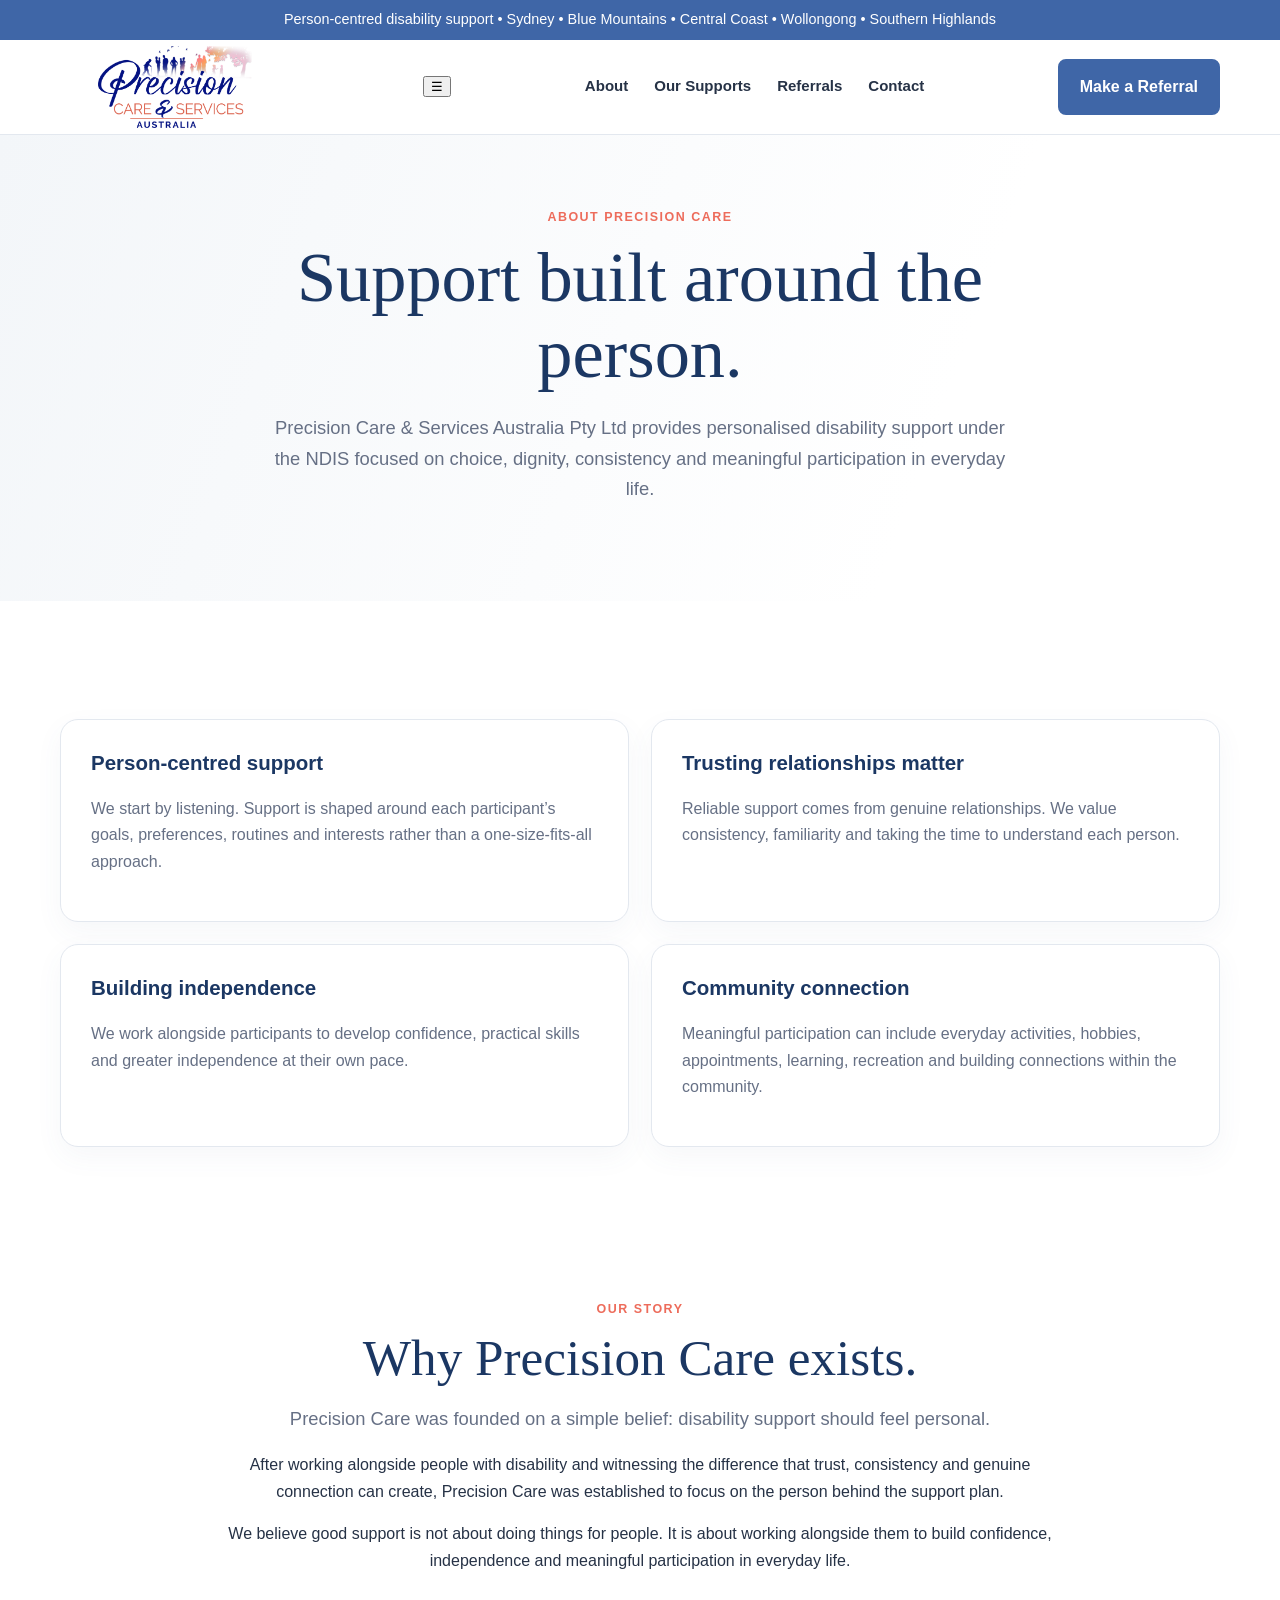
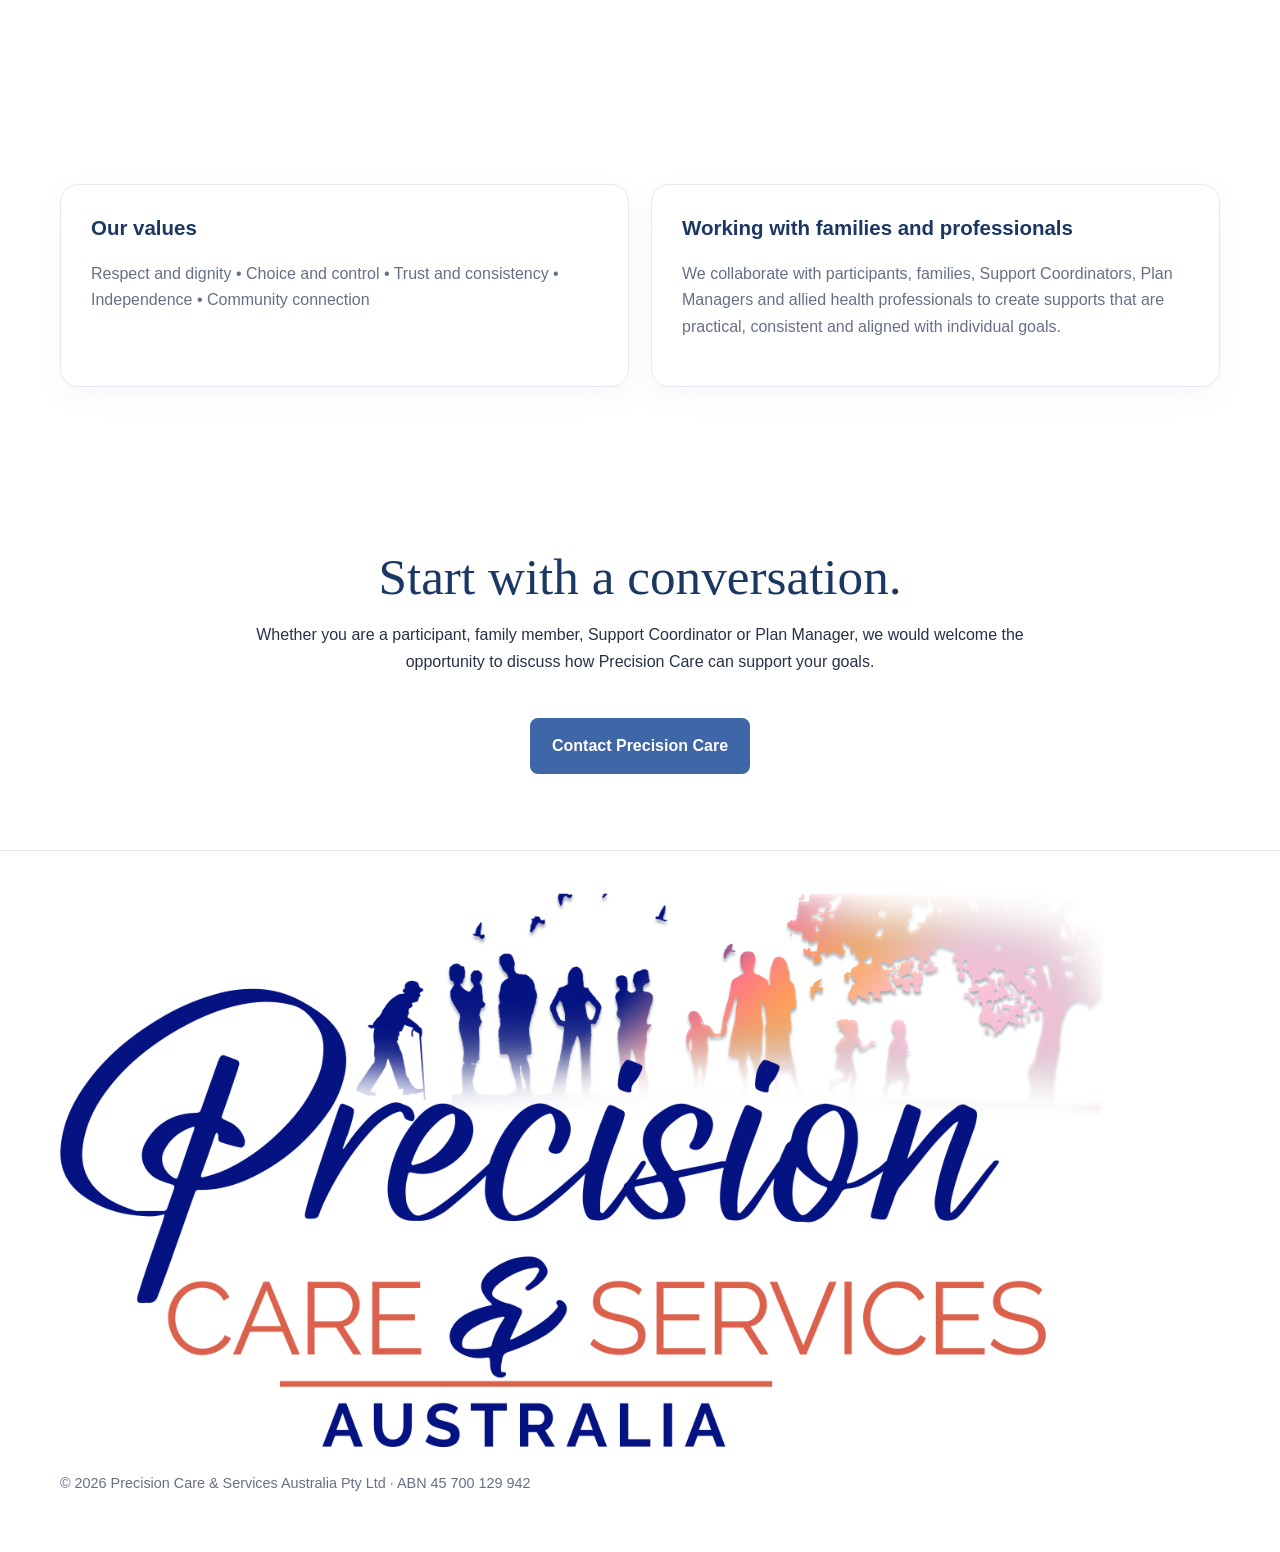
==== about.html @ fe3616a9 "Add footer to about.html Added footer section with logo and copyright information." ====
<!doctype html>
<html lang="en">
<head>
<meta charset="utf-8">
<meta name="viewport" content="width=device-width, initial-scale=1">

<title>About Precision Care | Person-Centred NDIS Disability Support</title>

<meta name="description" content="Learn about Precision Care & Services Australia. We provide person-centred NDIS disability support focused on choice, dignity, independence and community participation.">

<link rel="stylesheet" href="styles.css">
</head>

<body>

<div class="top">
Person-centred disability support • Sydney • Blue Mountains • Central Coast • Wollongong • Southern Highlands
</div>

<header>
<div class="wrap nav">
<a href="index.html"><img class="logo" src="logo-web.png" alt="Precision Care & Services Australia"></a>
<button class="menu-toggle" aria-label="Open menu">☰</button>
<nav class="links" aria-label="Main navigation">
<a href="about.html">About</a><a href="supports.html">Our Supports</a><a href="referrals.html">Referrals</a><a href="contact.html">Contact</a>
</nav>
<a class="btn primary" href="referrals.html">Make a Referral</a>
</div>
</header>


<main class="about-page">


<section class="hero">
<div class="wrap center">

<div class="eyebrow">
ABOUT PRECISION CARE
</div>

<h1>
Support built around the person.
</h1>

<p class="lead">
Precision Care & Services Australia Pty Ltd provides personalised disability support under the NDIS focused on choice, dignity, consistency and meaningful participation in everyday life.
</p>

</div>
</section>



<section class="section">

<div class="wrap grid">


<div class="card">

<h3>
Person-centred support
</h3>

<p>
We start by listening. Support is shaped around each participant’s goals, preferences, routines and interests rather than a one-size-fits-all approach.
</p>

</div>



<div class="card">

<h3>
Trusting relationships matter
</h3>

<p>
Reliable support comes from genuine relationships. We value consistency, familiarity and taking the time to understand each person.
</p>

</div>



<div class="card">

<h3>
Building independence
</h3>

<p>
We work alongside participants to develop confidence, practical skills and greater independence at their own pace.
</p>

</div>



<div class="card">

<h3>
Community connection
</h3>

<p>
Meaningful participation can include everyday activities, hobbies, appointments, learning, recreation and building connections within the community.
</p>

</div>


</div>
</section>




<section class="section">

<div class="wrap center">

<div class="eyebrow">
OUR STORY
</div>

<h2>
Why Precision Care exists.
</h2>


<p class="lead">

Precision Care was founded on a simple belief: disability support should feel personal.

</p>


<p>

After working alongside people with disability and witnessing the difference that trust, consistency and genuine connection can create, Precision Care was established to focus on the person behind the support plan.

</p>


<p>

We believe good support is not about doing things for people. It is about working alongside them to build confidence, independence and meaningful participation in everyday life.

</p>


</div>

</section>




<section class="section">

<div class="wrap grid">


<div class="card">

<h3>
Our values
</h3>

<p>
Respect and dignity • Choice and control • Trust and consistency • Independence • Community connection
</p>

</div>



<div class="card">

<h3>
Working with families and professionals
</h3>

<p>
We collaborate with participants, families, Support Coordinators, Plan Managers and allied health professionals to create supports that are practical, consistent and aligned with individual goals.
</p>

</div>


</div>

</section>




<section class="section">

<div class="wrap center">

<h2>
Start with a conversation.
</h2>

<p>
Whether you are a participant, family member, Support Coordinator or Plan Manager, we would welcome the opportunity to discuss how Precision Care can support your goals.
</p>

<br>

<a class="btn primary" href="contact.html">
Contact Precision Care
</a>


</div>

</section>



</main>
<footer>
  <div class="wrap">
    <a href="index.html" aria-label="Precision Care & Services Australia home">
      <img class="footer-logo" src="logo-web.png" alt="Precision Care & Services Australia">
    </a>

    <p class="small">
      © 2026 Precision Care & Services Australia Pty Ltd · ABN 45 700 129 942
    </p>
  </div>
</footer>
<script src="script.js"></script>
</body>
</html>
---- styles.css ----
:root{--blue:#3f66a7;--navy:#1b3763;--coral:#ed6c5b;--ink:#263246;--muted:#667085;--soft:#f3f6f9;--line:#e3e8ef;--white:#fff}
*{box-sizing:border-box} html{scroll-behavior:smooth} body{margin:0;font-family:Inter,Arial,sans-serif;color:var(--ink);background:#fff;line-height:1.65} a{text-decoration:none;color:inherit}
.wrap{width:min(1160px,92%);margin:auto}.top{background:var(--blue);color:#fff;font-size:.9rem;text-align:center;padding:8px 14px}header{background:#fff;border-bottom:1px solid var(--line)}
.nav{min-height:94px;display:flex;align-items:center;justify-content:space-between;gap:24px}.logo{width:230px;height:auto;max-height:82px;object-fit:contain;display:block}.links{display:flex;align-items:center;gap:26px;font-weight:600;font-size:.94rem}
.btn{display:inline-block;padding:13px 20px;border-radius:8px;font-weight:700;border:2px solid var(--blue);transition:.2s;background:#fff;color:var(--blue);cursor:pointer}.btn:hover{transform:translateY(-1px)}.btn.primary{background:var(--blue);color:#fff}.btn.alt{border-color:var(--coral);color:#b94d40;background:#fff}
.hero{background:linear-gradient(110deg,#f3f6f9 0%,#fff 72%);padding:72px 0 78px}.hero-grid{display:grid;grid-template-columns:1.02fr .98fr;gap:56px;align-items:center}.eyebrow{color:var(--coral);font-weight:800;letter-spacing:.12em;text-transform:uppercase;font-size:.78rem}
h1,h2{font-family:Georgia,serif;font-weight:500;color:var(--navy);line-height:1.08}.hero h1{font-size:clamp(3rem,5.5vw,5.1rem);margin:12px 0 22px}.section h1{color:var(--navy)}.section h2{font-size:clamp(2.15rem,4vw,3.35rem);margin:10px 0 18px}h3{color:var(--navy);line-height:1.25}.lead{font-size:1.15rem;color:var(--muted);max-width:760px}.actions{display:flex;gap:13px;margin-top:30px;flex-wrap:wrap}
.hero-photo{min-height:430px;border-radius:28px;position:relative;overflow:hidden;box-shadow:0 22px 60px #52698724;background:#dfe7ef}.hero-photo img{width:100%;height:430px;object-fit:cover;display:block}.photo-label{position:absolute;left:24px;bottom:22px;background:rgba(27,55,99,.88);color:#fff;padding:10px 14px;border-radius:999px;font-size:.76rem;font-weight:800;letter-spacing:.1em}
.section{padding:76px 0}.soft{background:var(--soft)}.center{text-align:center;max-width:850px;margin:auto}.center .lead{margin-left:auto;margin-right:auto}.grid{display:grid;grid-template-columns:repeat(2,1fr);gap:22px;margin-top:42px}.card{background:#fff;border:1px solid var(--line);border-radius:18px;padding:30px;box-shadow:0 10px 28px #5269870d}.card h3{margin-top:0;font-size:1.28rem}.card p{color:var(--muted)}.tag{display:inline-block;margin-top:10px;color:var(--blue);font-size:.84rem;font-weight:800;letter-spacing:.03em}
.band{background:var(--blue);color:#fff;border-radius:28px;padding:54px}.band h2{color:#fff;margin:8px 0 14px}.band p{color:#f2f5f9;max-width:760px}.contact{display:grid;grid-template-columns:1fr 1fr;gap:54px;align-items:start}.service-area{color:var(--muted)}.notice{background:#fff7f5;border-left:4px solid var(--coral);padding:16px 18px;border-radius:8px;color:#5f6672}.form{background:#fff;border:1px solid var(--line);border-radius:18px;padding:30px;box-shadow:0 10px 28px #5269870d}.field{margin-bottom:18px}label{display:block;font-weight:700;margin-bottom:6px;color:var(--navy)}input,select,textarea{width:100%;font:inherit;padding:12px 13px;border:1px solid #cfd6df;border-radius:8px;background:#fff;color:var(--ink)}textarea{min-height:130px;resize:vertical}
footer{border-top:1px solid var(--line);padding:42px 0;color:var(--muted);font-size:.9rem}.foot{display:flex;justify-content:space-between;gap:30px;align-items:center}.foot img{width:185px}.footlinks{display:flex;gap:18px;justify-content:flex-end;margin-bottom:6px}.small{text-align:left;margin-top:16px}
@media(max-width:900px){.links a:not(.btn){display:block}.hero-grid,.contact{grid-template-columns:1fr}.grid{grid-template-columns:1fr}.hero-photo,.hero-photo img{min-height:330px;height:330px}}
@media(max-width:620px){.top{font-size:.78rem}.nav{min-height:80px}.logo{width:175px}.links .btn{padding:10px 13px;font-size:.84rem}.hero{padding:48px 0}.hero h1{font-size:3.05rem}.hero-grid{gap:34px}.hero-photo,.hero-photo img{min-height:280px;height:280px}.section{padding:58px 0}.band{padding:36px 26px}.foot{align-items:flex-start;flex-direction:column}.footlinks{justify-content:flex-start;flex-wrap:wrap}.small{text-align:left}}
grid .card:last-child{}
@media (min-width:769px){.home-supports .grid .card:last-child{grid-column:1 / -1;width:calc(50% - 10px);justify-self:center;}}


@media (max-width:768px) {

    .nav > .btn {
        display:none;
    }

    

    
  .nav {
    align-items:center;
    position:relative;
    z-index:1100;
}
.section {
    padding:32px 0;
  }
    .home-supports .grid {
    gap:18px;
  }
    .home-supports .card {
    padding:24px;
}

.home-supports h2 {
    margin-bottom:24px;
}

.home-supports .card h3 {
    margin-bottom:12px;
}
   .home-supports .card p {
    line-height:1.55;
    font-size:16px;
} 
    
    .logo {
    width: 175px;
    height: auto;
  }

  .menu-toggle {
    display: block;
    background: none;
    border: none;
    font-size: 28px;
    color: var(--navy);
    cursor: pointer;
    margin-left: auto;
  }

  .links {
    display: none;
    width: 100%;
  }

 .links.open {
    display:flex;
    flex-direction:column;
    position:absolute;
    top:110px;
    left:0;
    right:0;
    width:100%;
    background:white;
    padding:10px 20px 14px;
    gap:4px;
    z-index:1000;
    box-shadow:0 10px 20px rgba(0,0,0, .08);
}

.links.open a {
    text-align:center;
    font-size:16px;
padding:3px 0;
line-height:1.2;
}
/* Mobile hero refinement */
.hero {
    padding:48px 0 50px;
}

.hero h1 {
    font-size:2.45rem;
    line-height:1.05;
    margin-bottom:18px;
}

.hero p {
    margin-bottom:18px;
}

.hero-photo {
    min-height:250px;
    border-radius:22px;
}

footer img {
  width:160px;
  height:auto;
}

/* =========================
   REFERRAL PAGE
   ========================= */

.referral-page {
  max-width: 820px;
  margin: 0 auto;
}

.referral-page .eyebrow {
  color: var(--coral);
  font-weight: 800;
  letter-spacing: 1.5px;
  font-size: .82rem;
  margin-bottom: 12px;
}

.referral-page h1 {
  color: var(--navy);
  font-family: Georgia, serif;
  font-size: clamp(2.3rem, 5vw, 4rem);
  font-weight: 500;
  line-height: 1.08;
  margin: 0 0 20px;
}

.referral-page .lead {
  max-width: 680px;
  margin: 0 0 18px;
  font-size: 1.08rem;
  line-height: 1.7;
}

.referral-page .notice {
  background: #fff;
  border-left: 4px solid var(--coral);
  padding: 16px 18px;
  border-radius: 0 12px 12px 0;
  margin: 24px 0 32px;
  font-size: .94rem;
  line-height: 1.55;
}

.referral-page form {
  background: #fff;
  padding: 32px;
  border-radius: 24px;
  box-shadow: 0 18px 45px rgba(27,55,99,.08);
}

.referral-page .field {
  margin-bottom: 20px;
}

.referral-page label {
  display: block;
  color: var(--navy);
  font-weight: 700;
  margin-bottom: 8px;
}

.referral-page input,
.referral-page select,
.referral-page textarea {
  width: 100%;
  padding: 14px 16px;
  border: 1px solid var(--line);
  border-radius: 10px;
  background: #fff;
  color: var(--ink);
  font: inherit;
}

.referral-page textarea {
  min-height: 130px;
  resize: vertical;
}

.referral-page input:focus,
.referral-page select:focus,
.referral-page textarea:focus {
  outline: 2px solid rgba(63,111,167,.18);
  border-color: var(--blue);
}

.referral-page .btn.primary {
  margin-top: 6px;
}

@media (max-width: 620px) {
  .referral-page h1 {
    font-size: 2.45rem;
  }

  .referral-page form {
    padding: 24px 20px;
    border-radius: 20px;
  }

  .referral-page .lead {
    font-size: 1rem;
  }
}

/* =========================
   ABOUT PAGE
   ========================= */

.about-page {
  max-width: 900px;
  margin: 0 auto;
}
.about-page .hero {
  padding: 72px 0 58px;
}

.about-page .hero h1 {
  max-width: 760px;
  margin: 0 auto 18px;
}

.about-page .hero .lead {
  max-width: 720px;
  margin: 0 auto;
}
.about-page .section {
  padding: 54px 0;
}

.about-page .grid {
  gap: 22px;
}

.about-page .card {
  padding: 30px;
  border-radius: 18px;
}

.about-page .card h3 {
  margin-bottom: 12px;
  color: var(--navy);
}

.about-page .card p {
  line-height: 1.65;
}
.about-page .center {
  max-width: 760px;
  margin-left: auto;
  margin-right: auto;
}

.about-page .center h2 {
  margin-bottom: 20px;
  color: var(--navy);
}

.about-page .center p {
  line-height: 1.7;
  margin-bottom: 18px;
}
@media (max-width: 620px) {
  .about-page {
    max-width: 100%;
  }

  .about-page .hero {
    padding: 48px 0 40px;
  }

  .about-page .hero h1 {
    font-size: 2.45rem;
  }

  .about-page .section {
    padding: 38px 0;
  }

  .about-page .card {
    padding: 24px 20px;
    border-radius: 20px;
  }

  .about-page .center {
    text-align: left;
  }
}
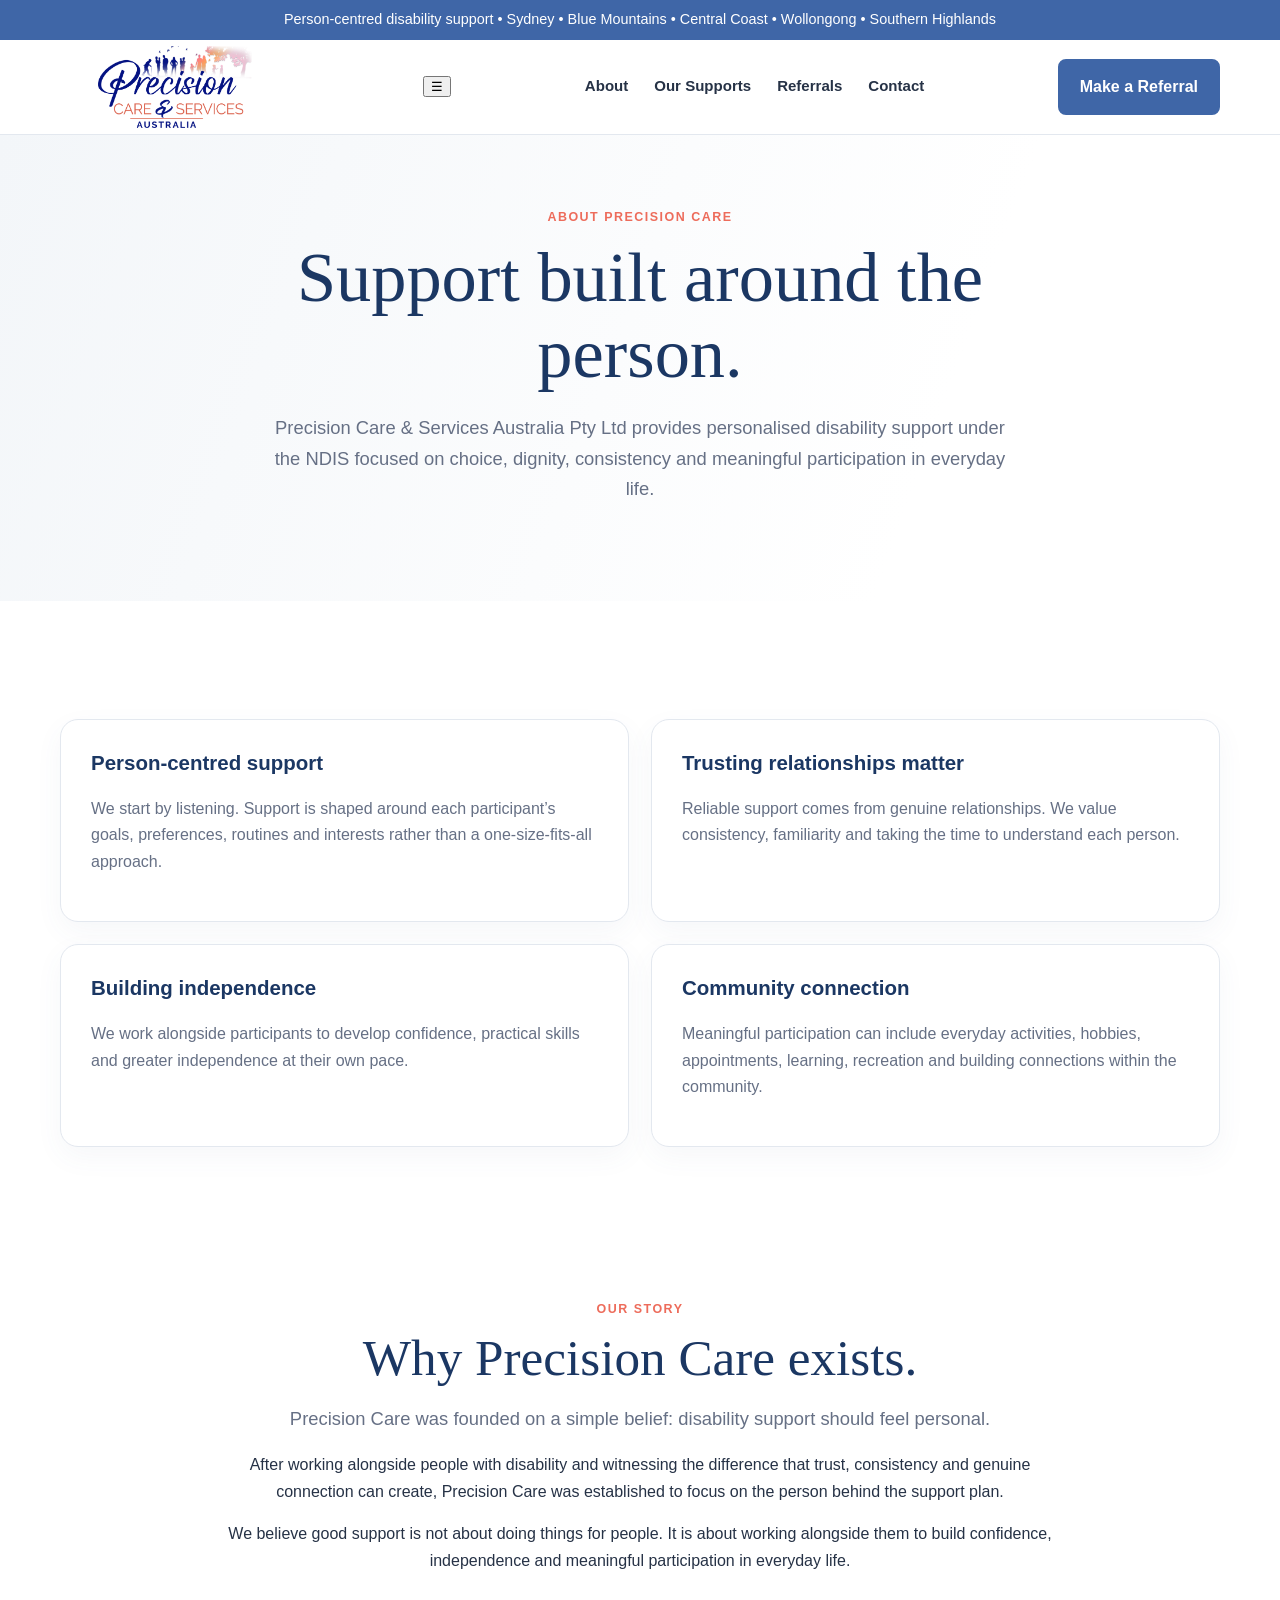
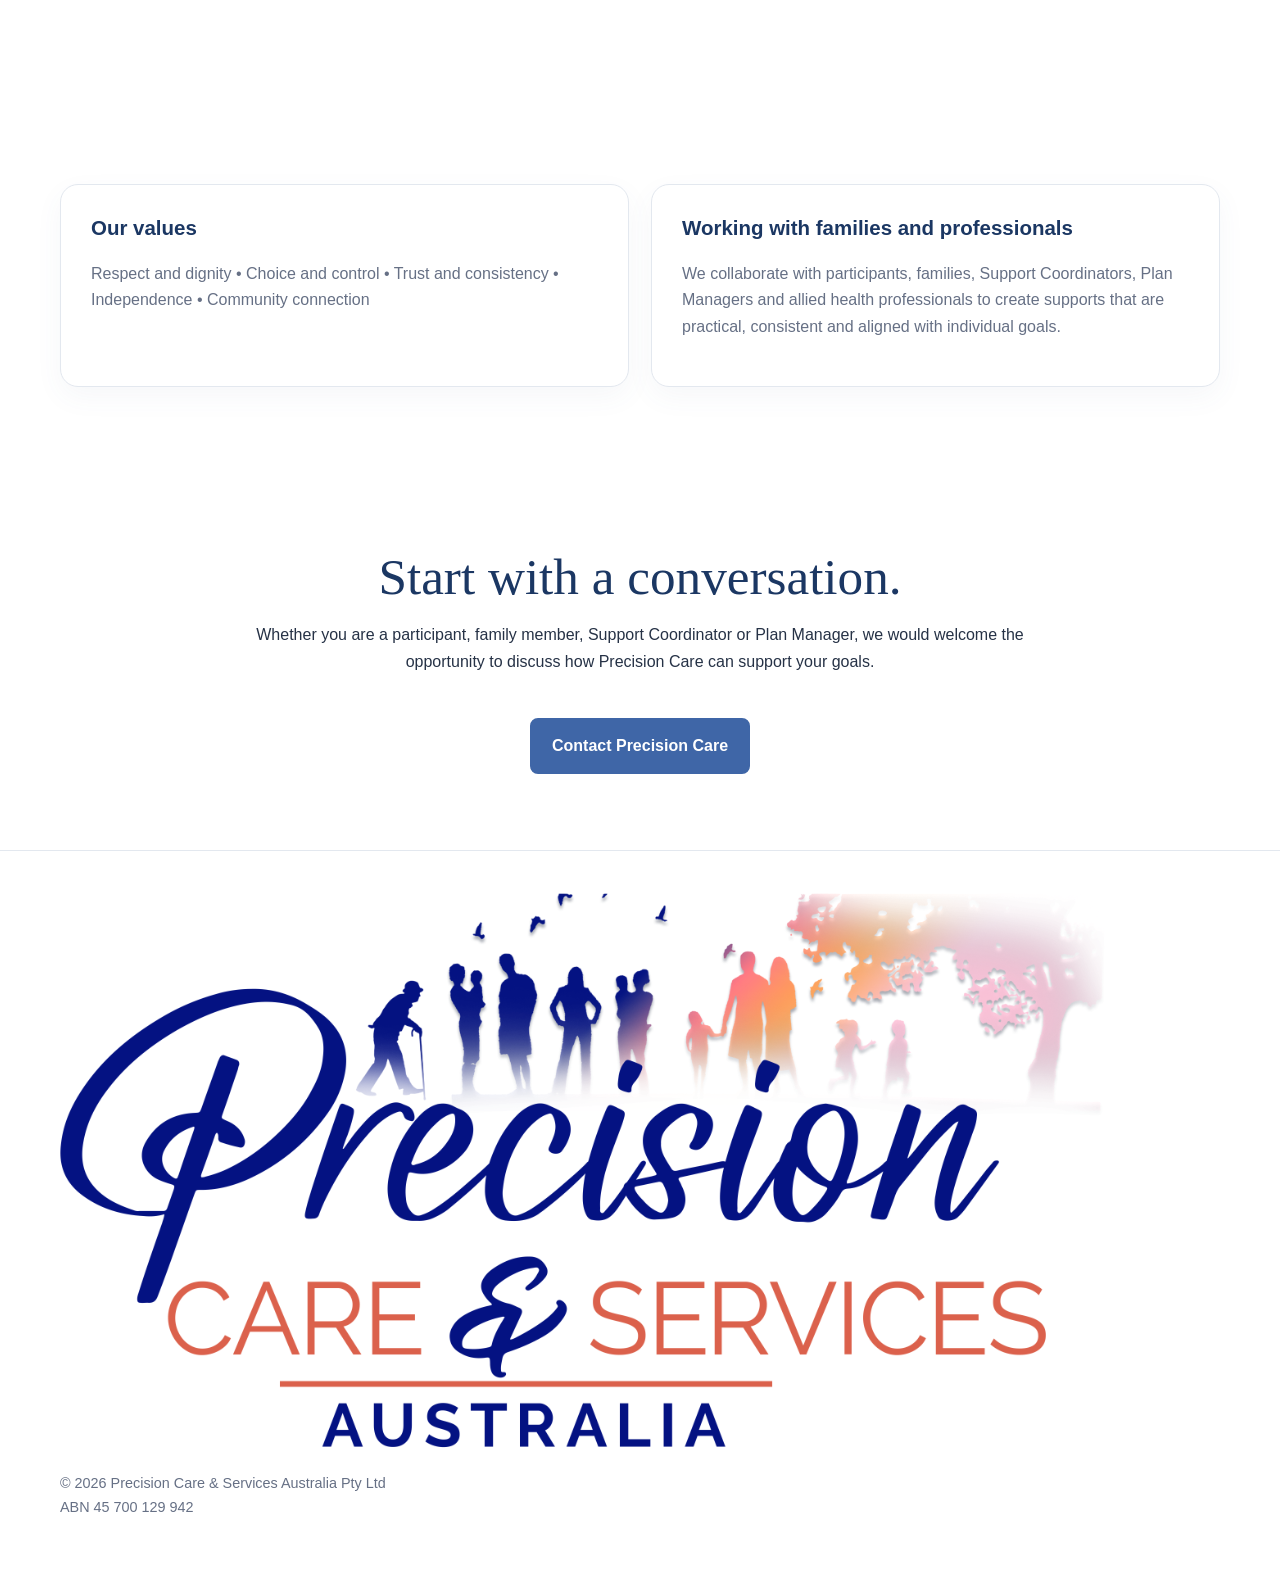
==== commit da5ab601: "Modify footer copyright paragraph structure Updated footer copyright text formatting." ====
--- a/about.html
+++ b/about.html
@@ -230,9 +230,10 @@
       <img class="footer-logo" src="logo-web.png" alt="Precision Care & Services Australia">
     </a>
 
-    <p class="small">
-      © 2026 Precision Care & Services Australia Pty Ltd · ABN 45 700 129 942
-    </p>
+  <p class="small">
+  © 2026 Precision Care & Services Australia Pty Ltd<br>
+  ABN 45 700 129 942
+</p>
   </div>
 </footer>
 <script src="script.js"></script>
--- a/styles.css
+++ b/styles.css
@@ -304,3 +304,22 @@
     text-align: left;
   }
 }
+
+/* ABOUT PAGE — MOBILE POLISH */
+@media (max-width: 620px) {
+  .about-page .hero {
+    padding: 48px 20px 38px;
+  }
+
+  .about-page .section {
+    padding: 38px 0;
+  }
+
+  .about-page .grid {
+    gap: 16px;
+  }
+
+  .about-page .card {
+    padding: 26px;
+  }
+}
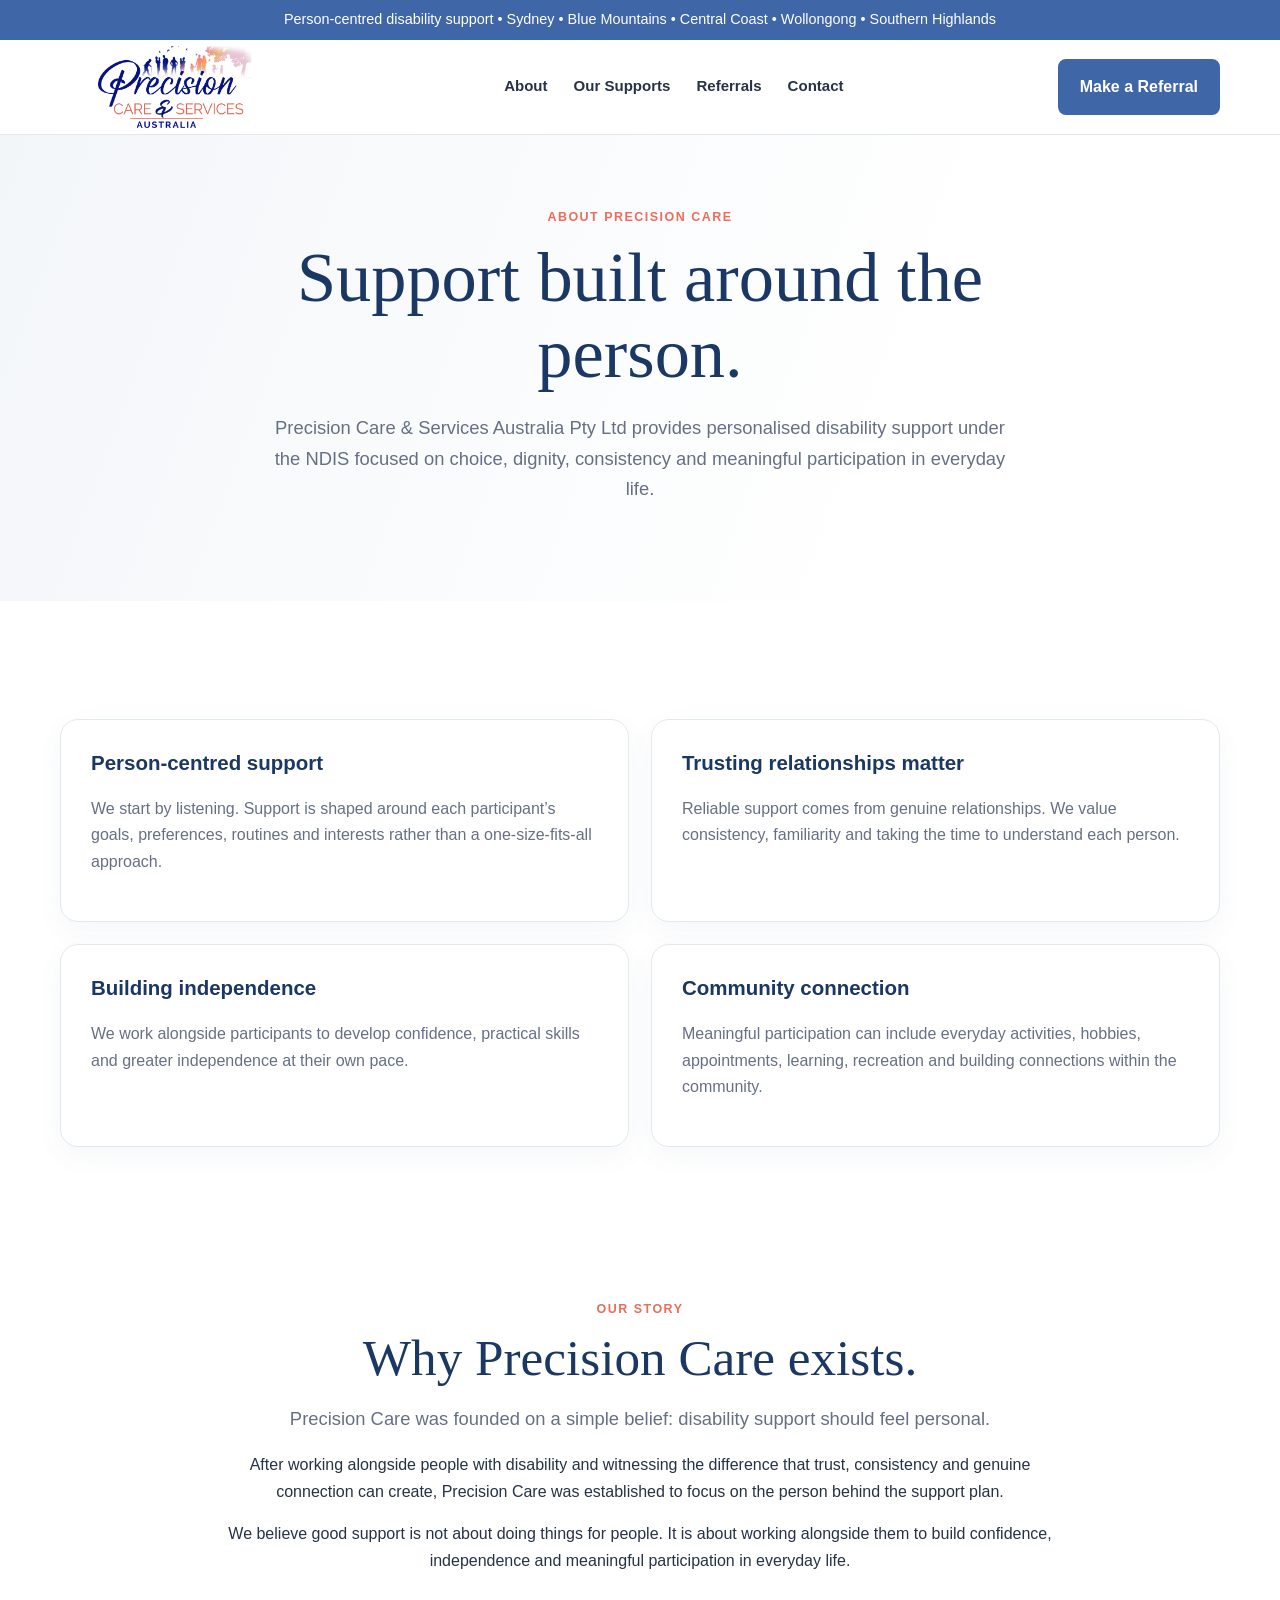
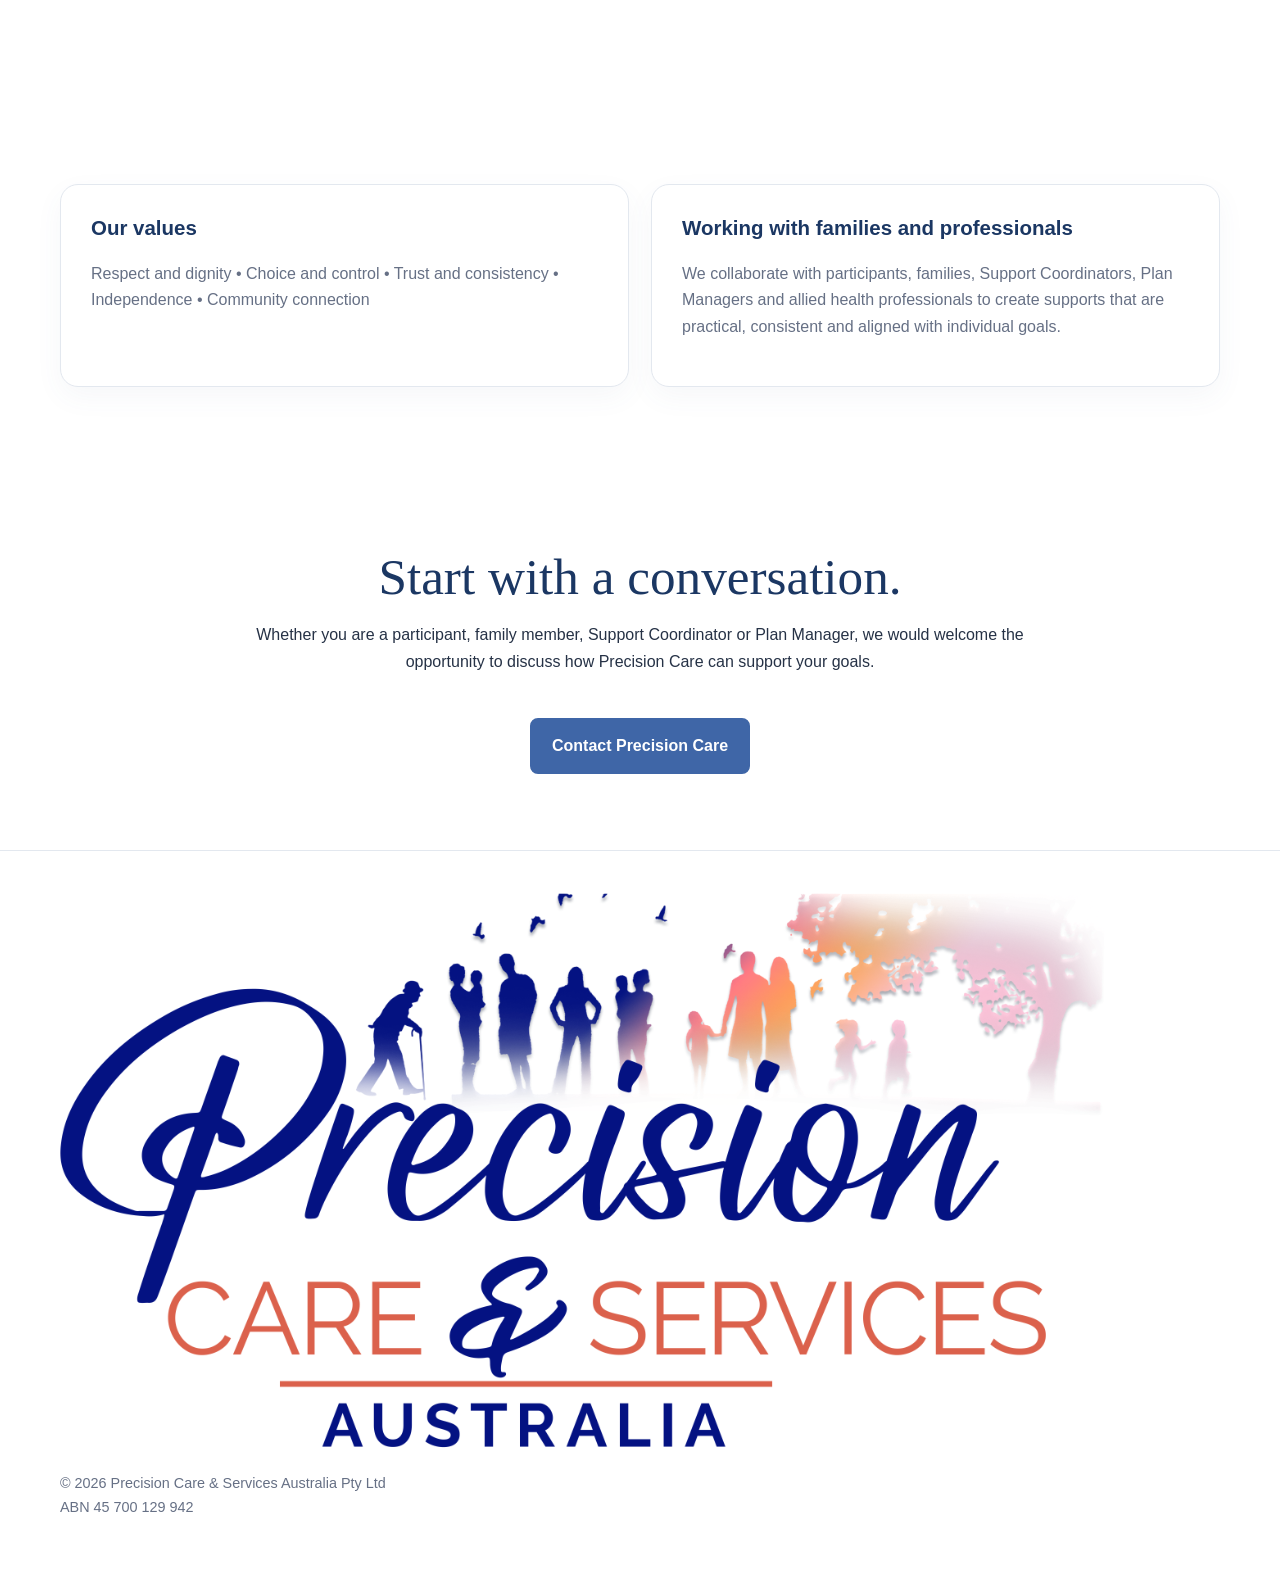
==== commit 3d6959eb: "Fix menu toggle button in about.html" ====
--- a/about.html
+++ b/about.html
@@ -8,7 +8,7 @@
 
 <meta name="description" content="Learn about Precision Care & Services Australia. We provide person-centred NDIS disability support focused on choice, dignity, independence and community participation.">
 
-<link rel="stylesheet" href="styles.css">
+<link rel="stylesheet" href="styles.css?v=3">
 </head>
 
 <body>
@@ -20,7 +20,7 @@
 <header>
 <div class="wrap nav">
 <a href="index.html"><img class="logo" src="logo-web.png" alt="Precision Care & Services Australia"></a>
-<button class="menu-toggle" aria-label="Open menu">☰</button>
+
 <nav class="links" aria-label="Main navigation">
 <a href="about.html">About</a><a href="supports.html">Our Supports</a><a href="referrals.html">Referrals</a><a href="contact.html">Contact</a>
 </nav>
--- a/styles.css
+++ b/styles.css
@@ -56,41 +56,46 @@
     height: auto;
   }
 
+.menu-toggle {
+    display: none !important;
+}
+
+  @media (max-width: 620px) {
   .menu-toggle {
-    display: block;
+    display: block !important;
     background: none;
     border: none;
     font-size: 28px;
     color: var(--navy);
     cursor: pointer;
     margin-left: auto;
-  }
-
+}
   .links {
     display: none;
     width: 100%;
   }
 
- .links.open {
-    display:flex;
-    flex-direction:column;
-    position:absolute;
-    top:110px;
-    left:0;
-    right:0;
-    width:100%;
-    background:white;
-    padding:10px 20px 14px;
-    gap:4px;
-    z-index:1000;
-    box-shadow:0 10px 20px rgba(0,0,0, .08);
-}
-
-.links.open a {
-    text-align:center;
-    font-size:16px;
-padding:3px 0;
-line-height:1.2;
+  .links.open {
+    display: flex;
+    flex-direction: column;
+    position: absolute;
+    top: 110px;
+    left: 0;
+    right: 0;
+    width: 100%;
+    background: white;
+    padding: 10px 20px 14px;
+    gap: 4px;
+    z-index: 1000;
+    box-shadow: 0 10px 20px rgba(0,0,0,.08);
+  }
+
+  .links.open a {
+    text-align: center;
+    font-size: 16px;
+    padding: 3px 0;
+    line-height: 1.2;
+  }
 }
 /* Mobile hero refinement */
 .hero {
@@ -323,3 +328,24 @@
     padding: 26px;
   }
 }
+.menu-toggle {
+  display: none !important;
+}
+
+@media (max-width: 620px) {
+  .menu-toggle {
+    display: block !important;
+  }
+}
+
+/* Footer logo sizing */
+.footer-logo {
+    width: 175px;
+    height: auto;
+    display: block;
+}
+footer img.footer-logo {
+    width: 175px !important;
+    max-width: 175px !important;
+    height: auto !important;
+}
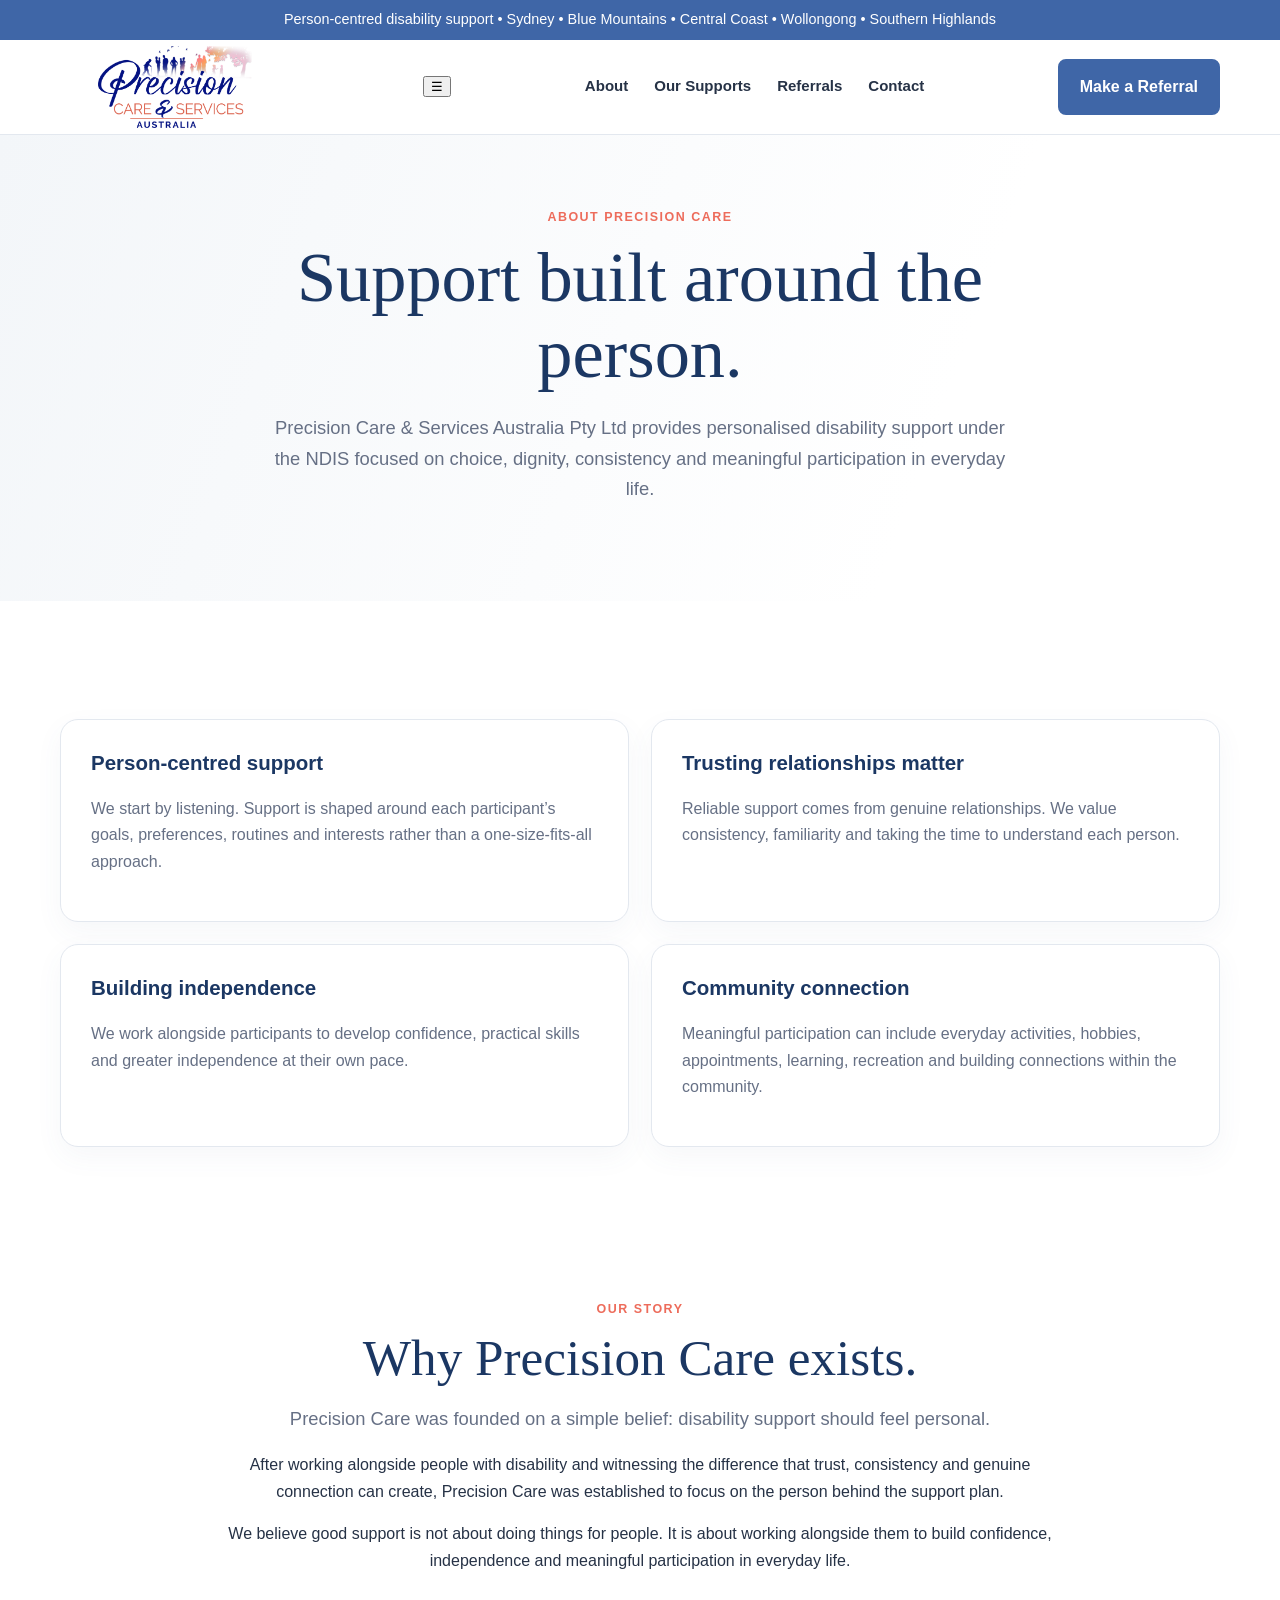
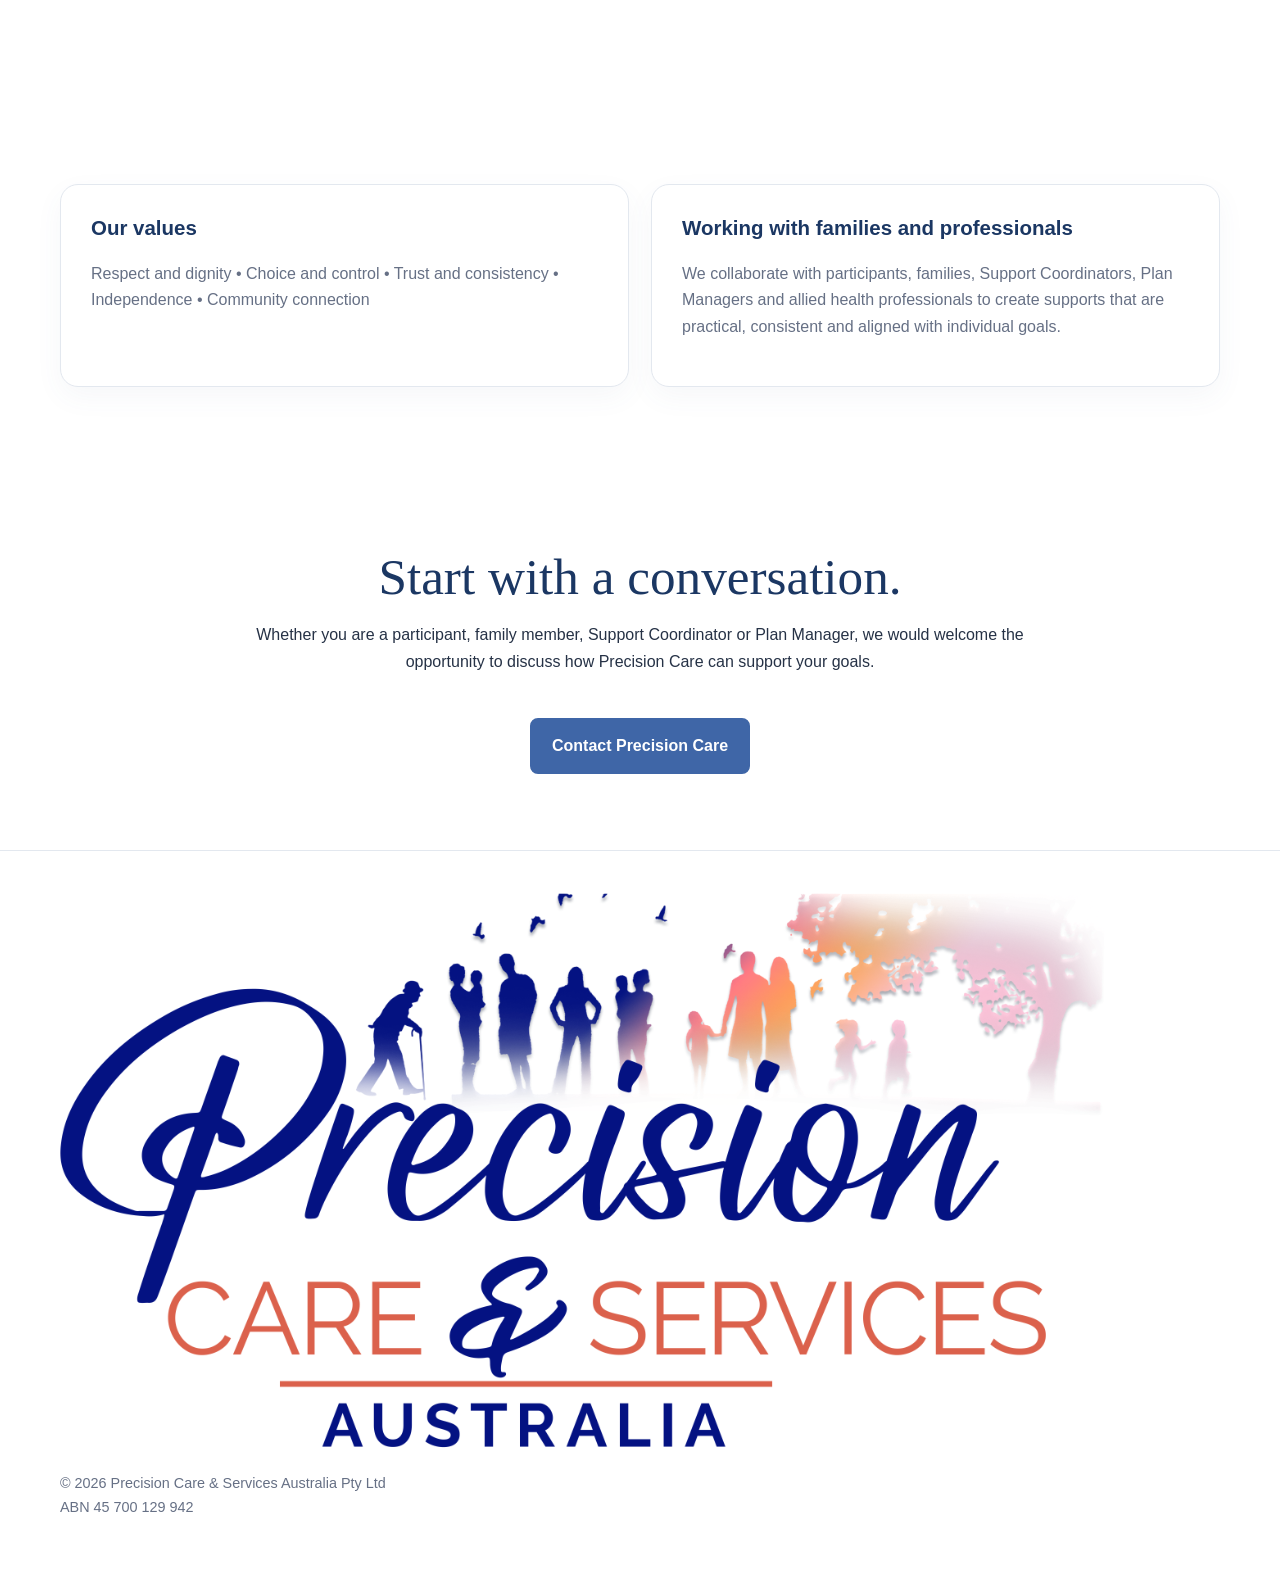
==== commit d97b0dba: "Fix menu toggle button visibility in about.html" ====
--- a/about.html
+++ b/about.html
@@ -20,7 +20,7 @@
 <header>
 <div class="wrap nav">
 <a href="index.html"><img class="logo" src="logo-web.png" alt="Precision Care & Services Australia"></a>
-
+<button class="menu-toggle" aria-label="Open menu">☰</button>
 <nav class="links" aria-label="Main navigation">
 <a href="about.html">About</a><a href="supports.html">Our Supports</a><a href="referrals.html">Referrals</a><a href="contact.html">Contact</a>
 </nav>
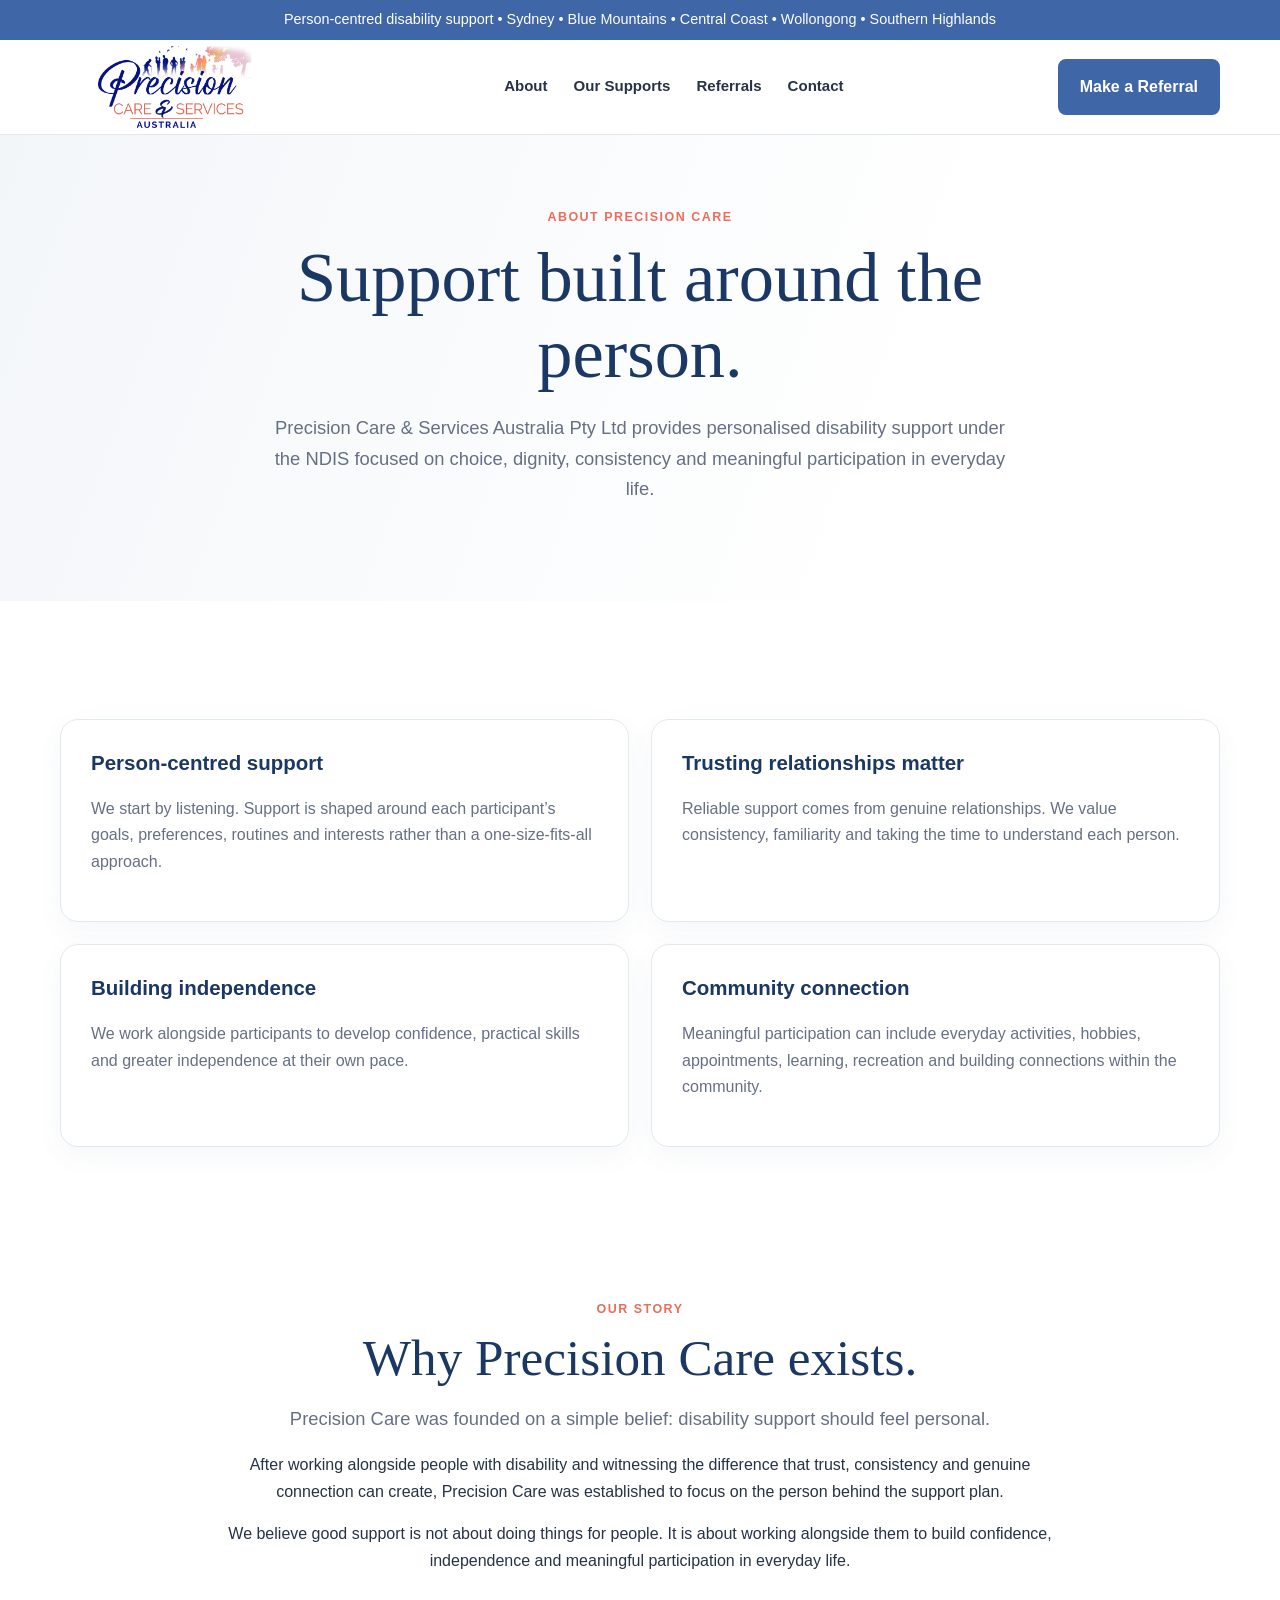
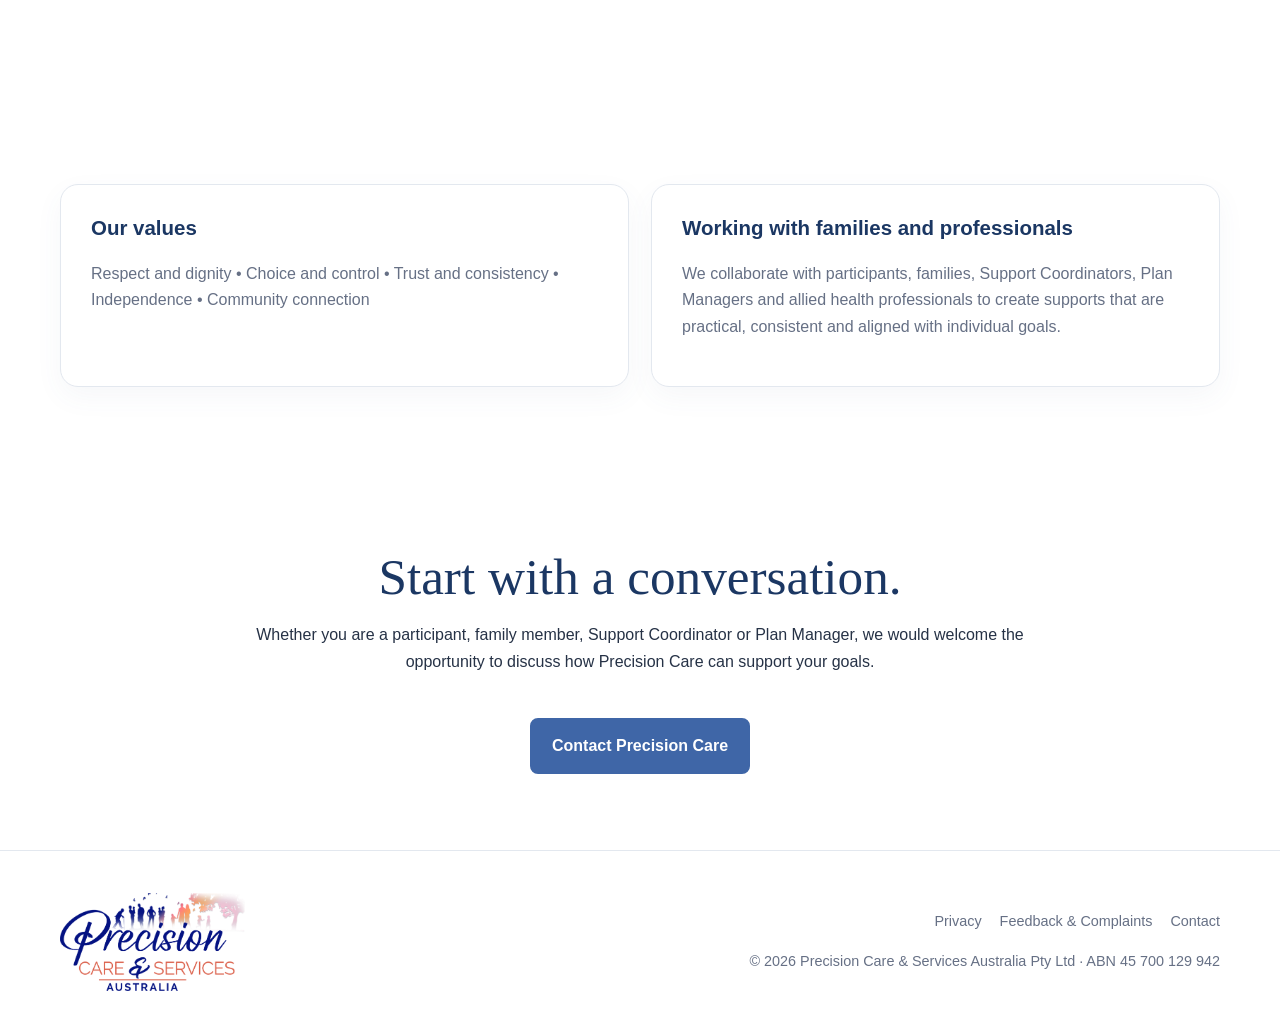
==== commit e5b0c8c7: "Revise footer structure and add links Updated footer layout and added additional links." ====
--- a/about.html
+++ b/about.html
@@ -8,7 +8,7 @@
 
 <meta name="description" content="Learn about Precision Care & Services Australia. We provide person-centred NDIS disability support focused on choice, dignity, independence and community participation.">
 
-<link rel="stylesheet" href="styles.css?v=3">
+<link rel="stylesheet" href="styles.css?v=4">
 </head>
 
 <body>
@@ -20,7 +20,7 @@
 <header>
 <div class="wrap nav">
 <a href="index.html"><img class="logo" src="logo-web.png" alt="Precision Care & Services Australia"></a>
-<button class="menu-toggle" aria-label="Open menu">☰</button>
+<button class="menu-toggle" aria-label="Open menu" style="display:none;">☰</button>
 <nav class="links" aria-label="Main navigation">
 <a href="about.html">About</a><a href="supports.html">Our Supports</a><a href="referrals.html">Referrals</a><a href="contact.html">Contact</a>
 </nav>
@@ -225,15 +225,22 @@
 
 </main>
 <footer>
-  <div class="wrap">
-    <a href="index.html" aria-label="Precision Care & Services Australia home">
-      <img class="footer-logo" src="logo-web.png" alt="Precision Care & Services Australia">
-    </a>
-
-  <p class="small">
-  © 2026 Precision Care & Services Australia Pty Ltd<br>
-  ABN 45 700 129 942
-</p>
+  <div class="wrap foot">
+
+    <img src="logo-web.png" alt="Precision Care & Services Australia">
+
+    <div>
+      <div class="footlinks">
+        <a href="privacy.html">Privacy</a>
+        <a href="feedback.html">Feedback & Complaints</a>
+        <a href="contact.html">Contact</a>
+      </div>
+
+      <div class="small">
+        © 2026 Precision Care & Services Australia Pty Ltd · ABN 45 700 129 942
+      </div>
+    </div>
+
   </div>
 </footer>
 <script src="script.js"></script>
